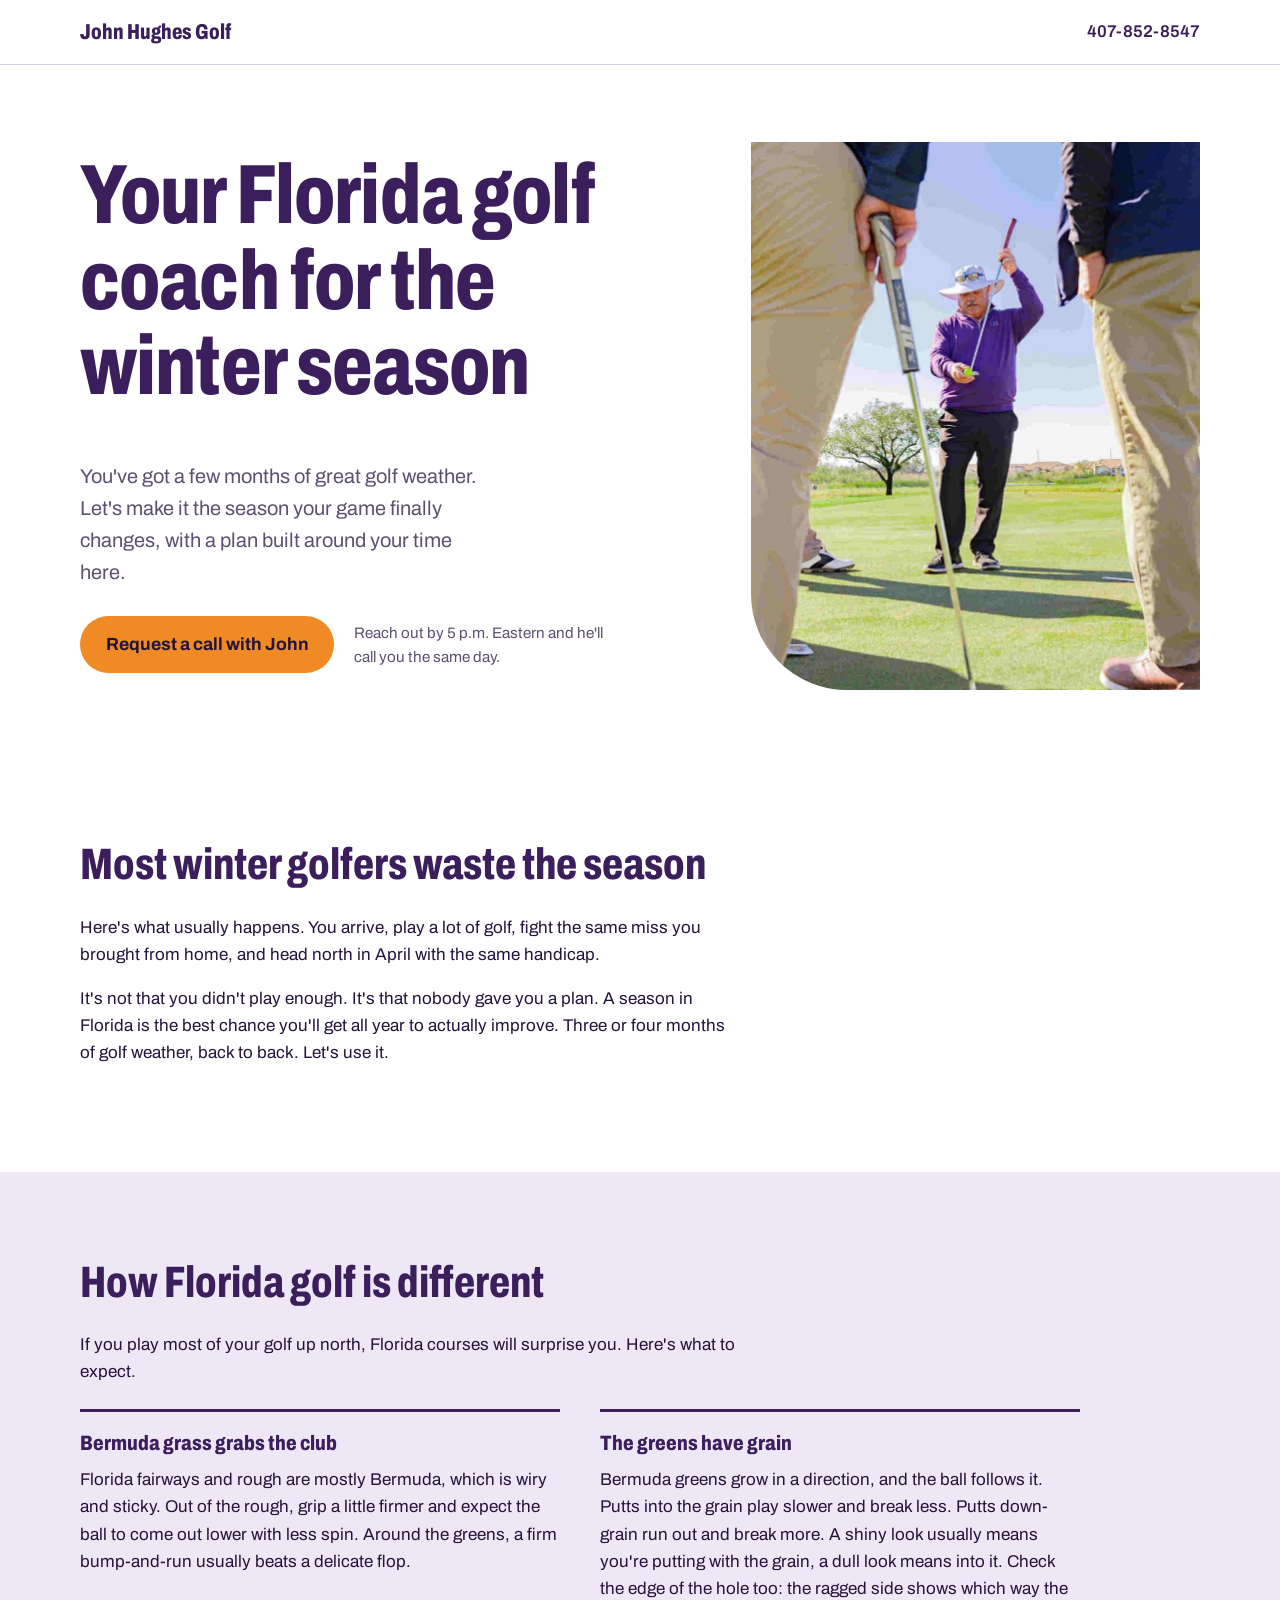
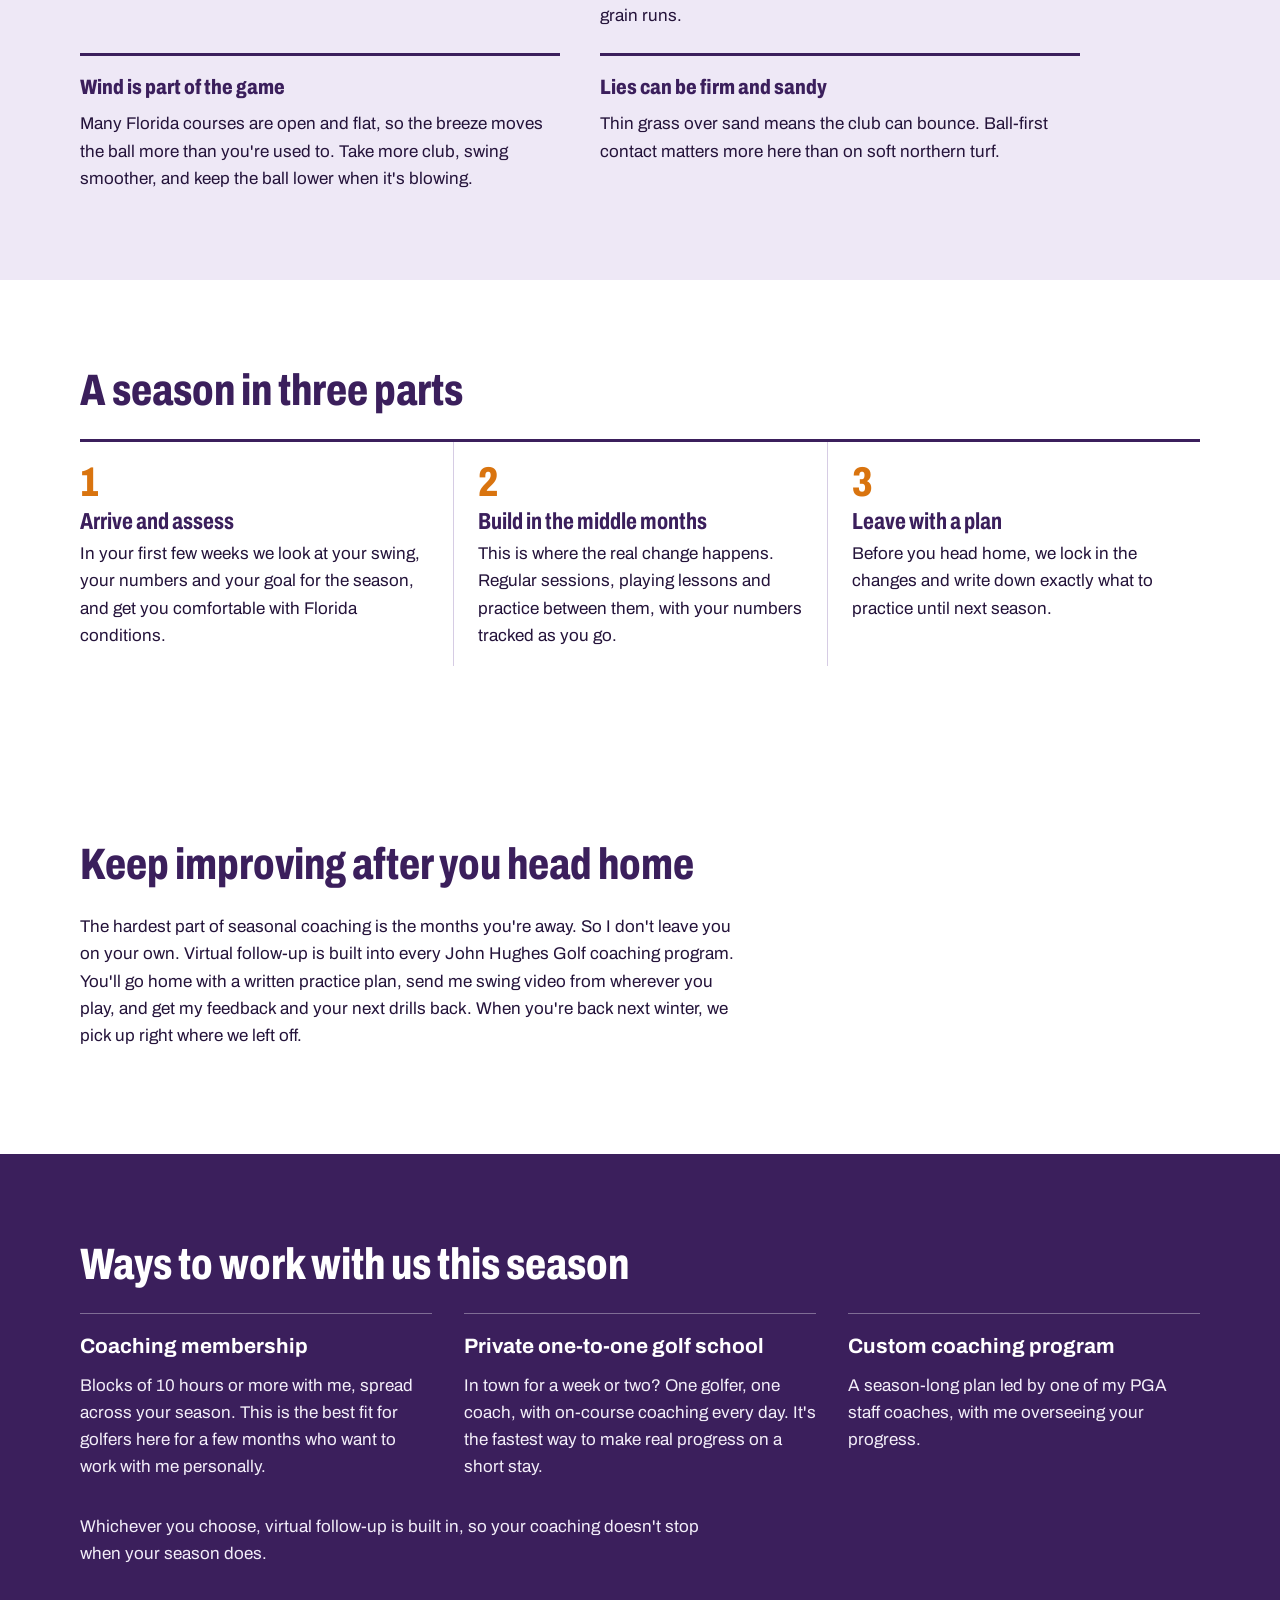
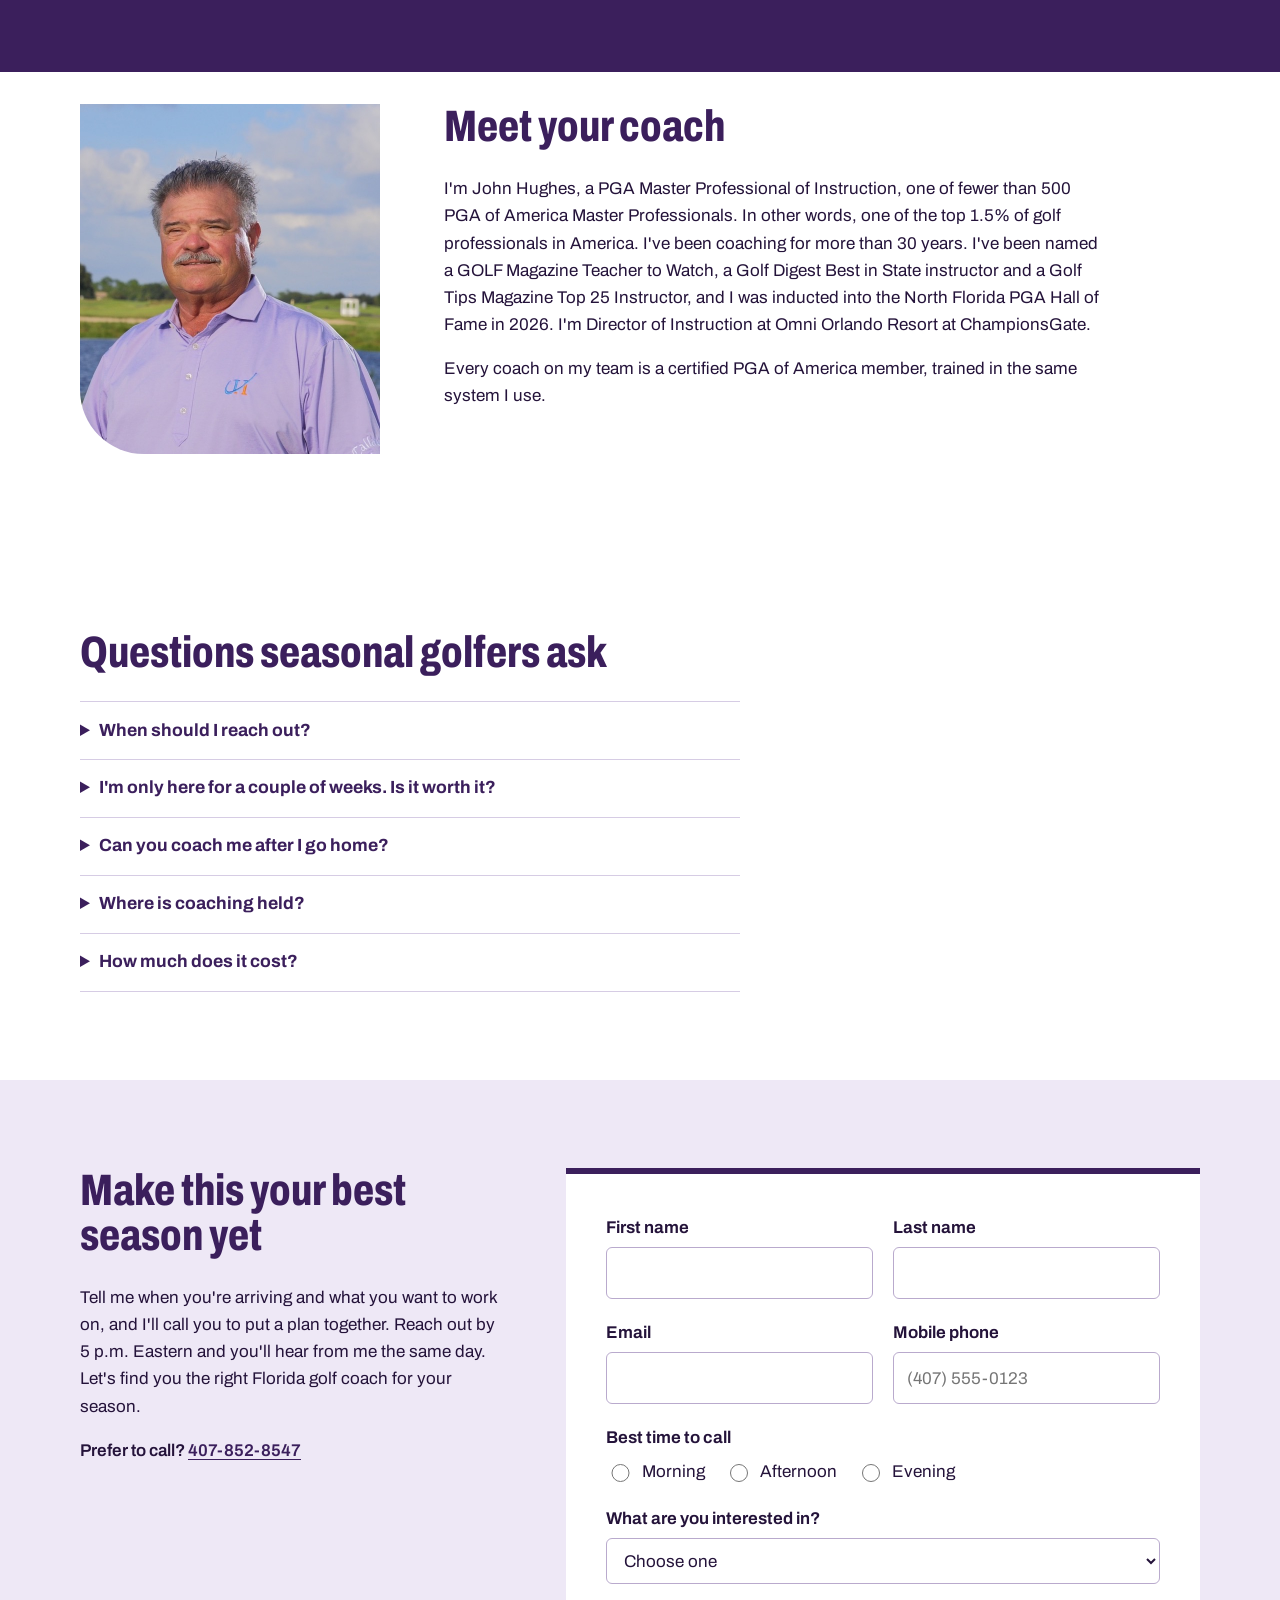
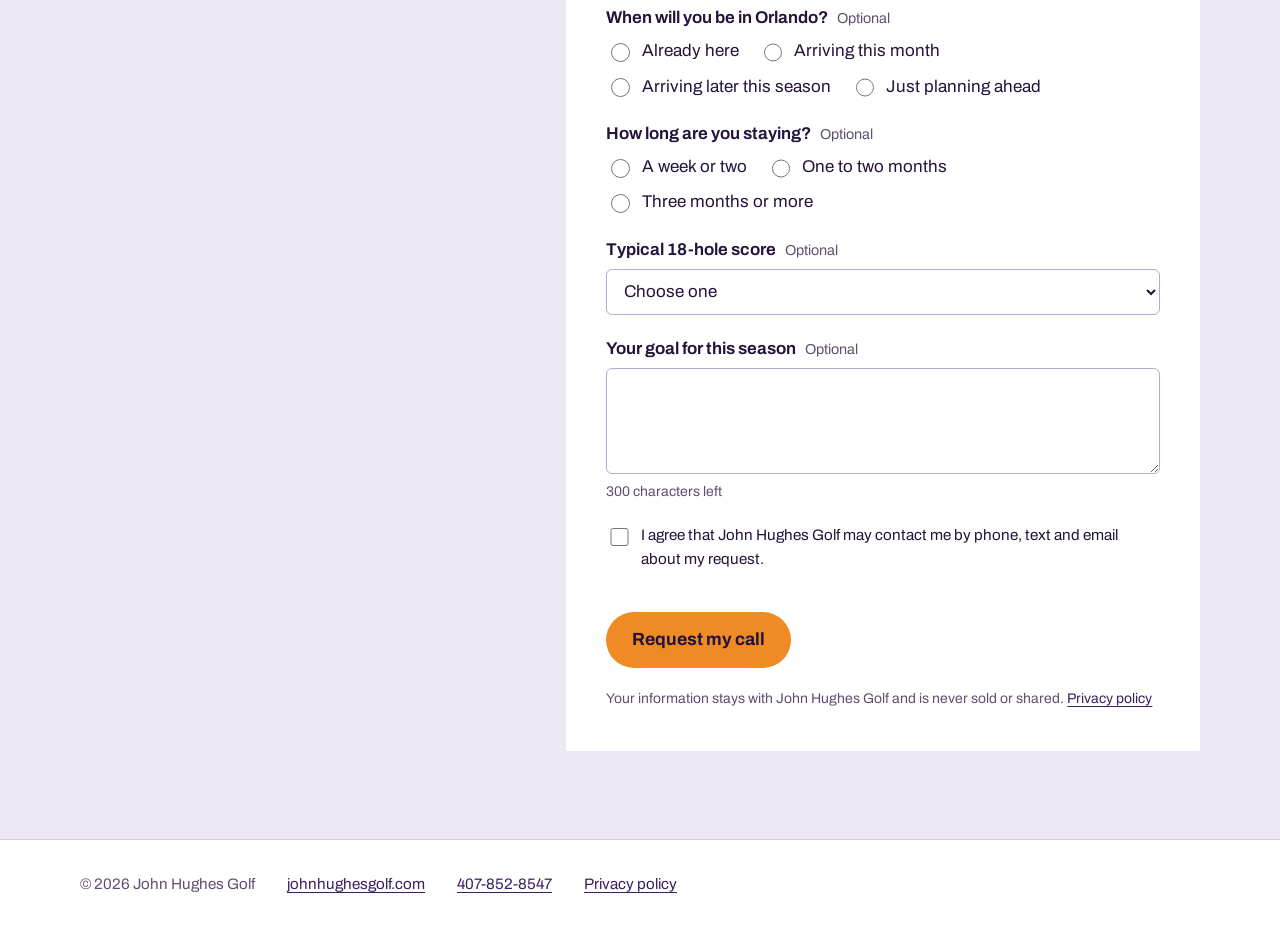
==== index.html @ d18e8f39 "Add FloridaGolfCoach.com landing site Site files, hero and headshot photos, Google Analytics (G-XB3B" ====
<!doctype html>
<html lang="en">
<head>
<!-- Google tag (gtag.js) -->
<script async src="https://www.googletagmanager.com/gtag/js?id=G-XB3BLBHWDH"></script>
<script src="/analytics.js"></script>
<meta charset="utf-8">
<meta name="viewport" content="width=device-width, initial-scale=1, viewport-fit=cover">
<title>Florida Golf Coach for Winter and Seasonal Golfers | John Hughes Golf</title>
<meta name="description" content="In Florida for the winter? Make it your best golf season yet with a plan built around your months here, from PGA Master Professional John Hughes in Orlando.">
<link rel="canonical" href="https://floridagolfcoach.com/">
<meta property="og:type" content="website">
<meta property="og:url" content="https://floridagolfcoach.com/">
<meta property="og:title" content="Your Florida Golf Coach for the Winter Season">
<meta property="og:description" content="A season of golf coaching built around your time in Florida, with virtual follow-up when you head home. Request a call with John Hughes.">
<meta property="og:image" content="https://floridagolfcoach.com/images/hero.jpg">
<meta name="theme-color" content="#3B1F5C">
<link rel="icon" href="/favicon.svg" type="image/svg+xml">
<link rel="preconnect" href="https://fonts.googleapis.com">
<link rel="preconnect" href="https://fonts.gstatic.com" crossorigin>
<link rel="stylesheet" href="https://fonts.googleapis.com/css2?family=Archivo:wdth,wght@62..125,400..800&display=swap">
<link rel="stylesheet" href="/styles.css">
<script src="https://challenges.cloudflare.com/turnstile/v0/api.js" async defer></script>
<script src="/app.js" defer></script>
<script type="application/ld+json">
{
  "@context": "https://schema.org",
  "@graph": [
    {
      "@type": "LocalBusiness",
      "@id": "https://floridagolfcoach.com/#business",
      "name": "John Hughes Golf",
      "url": "https://floridagolfcoach.com/",
      "telephone": "+1-407-852-8547",
      "email": "john@johnhughesgolf.com",
      "image": "https://floridagolfcoach.com/images/hero.jpg",
      "address": { "@type": "PostalAddress", "streetAddress": "8575 White Shark Blvd.", "addressLocality": "ChampionsGate", "addressRegion": "FL", "postalCode": "33896", "addressCountry": "US" },
      "areaServed": { "@type": "State", "name": "Florida" },
      "sameAs": ["https://www.johnhughesgolf.com/"],
      "founder": { "@type": "Person", "name": "John Hughes", "jobTitle": "PGA Master Professional of Instruction" }
    },
    {
      "@type": "FAQPage",
      "mainEntity": [
        { "@type": "Question", "name": "When should I reach out?", "acceptedAnswer": { "@type": "Answer", "text": "Before you arrive, if you can. Winter is the busiest time, and the best coaching times fill up first." } },
        { "@type": "Question", "name": "I'm only here for a couple of weeks. Is it worth it?", "acceptedAnswer": { "@type": "Answer", "text": "Yes. A private one-to-one golf school is built for exactly that, with on-course coaching every day." } },
        { "@type": "Question", "name": "Can you coach me after I go home?", "acceptedAnswer": { "@type": "Answer", "text": "Yes, through virtual coaching. Every John Hughes Golf coaching program includes virtual follow-up, so you can send swing video from home and get feedback and drills between seasons." } },
        { "@type": "Question", "name": "Where is coaching held?", "acceptedAnswer": { "@type": "Answer", "text": "At Omni Orlando Resort at ChampionsGate, about 30 minutes from most Orlando-area attractions and from Orlando International Airport." } }
      ]
    }
  ]
}
</script>
</head>
<body>
<a class="skip" href="#main">Skip to content</a>

<header class="masthead">
  <div class="wrap masthead-inner">
    <a class="brand" href="/">John Hughes Golf</a>
    <a class="masthead-phone" href="tel:+14078528547">407-852-8547</a>
  </div>
</header>

<main id="main">

  <section class="hero">
    <div class="wrap hero-grid">
      <div class="hero-text">
        <h1>Your Florida golf coach for the winter season</h1>
        <p class="lede">You've got a few months of great golf weather. Let's make it the season your game finally changes, with a plan built around your time here.</p>
        <p class="hero-actions">
          <a class="button" href="#request">Request a call with John</a>
          <span class="hero-note">Reach out by 5 p.m. Eastern and he'll call you the same day.</span>
        </p>
      </div>
      <figure class="hero-photo">
        <img src="/images/hero.jpg" alt="John Hughes giving putting guidance to clients on the green at ChampionsGate" width="900" height="1100" fetchpriority="high">
      </figure>
    </div>
  </section>

  <section class="band">
    <div class="wrap prose">
      <h2>Most winter golfers waste the season</h2>
      <p>Here's what usually happens. You arrive, play a lot of golf, fight the same miss you brought from home, and head north in April with the same handicap.</p>
      <p>It's not that you didn't play enough. It's that nobody gave you a plan. A season in Florida is the best chance you'll get all year to actually improve. Three or four months of golf weather, back to back. Let's use it.</p>
    </div>
  </section>

  <section class="band band-lavender">
    <div class="wrap">
      <div class="prose">
        <h2>How Florida golf is different</h2>
        <p>If you play most of your golf up north, Florida courses will surprise you. Here's what to expect.</p>
      </div>
      <dl class="conditions">
        <div><dt>Bermuda grass grabs the club</dt><dd>Florida fairways and rough are mostly Bermuda, which is wiry and sticky. Out of the rough, grip a little firmer and expect the ball to come out lower with less spin. Around the greens, a firm bump-and-run usually beats a delicate flop.</dd></div>
        <div><dt>The greens have grain</dt><dd>Bermuda greens grow in a direction, and the ball follows it. Putts into the grain play slower and break less. Putts down-grain run out and break more. A shiny look usually means you're putting with the grain, a dull look means into it. Check the edge of the hole too: the ragged side shows which way the grain runs.</dd></div>
        <div><dt>Wind is part of the game</dt><dd>Many Florida courses are open and flat, so the breeze moves the ball more than you're used to. Take more club, swing smoother, and keep the ball lower when it's blowing.</dd></div>
        <div><dt>Lies can be firm and sandy</dt><dd>Thin grass over sand means the club can bounce. Ball-first contact matters more here than on soft northern turf.</dd></div>
      </dl>
    </div>
  </section>

  <section class="band">
    <div class="wrap">
      <h2 class="section-title">A season in three parts</h2>
      <ol class="phases phases-3">
        <li><span class="phase-num">1</span><h3>Arrive and assess</h3><p>In your first few weeks we look at your swing, your numbers and your goal for the season, and get you comfortable with Florida conditions.</p></li>
        <li><span class="phase-num">2</span><h3>Build in the middle months</h3><p>This is where the real change happens. Regular sessions, playing lessons and practice between them, with your numbers tracked as you go.</p></li>
        <li><span class="phase-num">3</span><h3>Leave with a plan</h3><p>Before you head home, we lock in the changes and write down exactly what to practice until next season.</p></li>
      </ol>
    </div>
  </section>

  <section class="band">
    <div class="wrap prose">
      <h2>Keep improving after you head home</h2>
      <p>The hardest part of seasonal coaching is the months you're away. So I don't leave you on your own. Virtual follow-up is built into every John Hughes Golf coaching program. You'll go home with a written practice plan, send me swing video from wherever you play, and get my feedback and your next drills back. When you're back next winter, we pick up right where we left off.</p>
    </div>
  </section>

  <section class="band band-dark">
    <div class="wrap">
      <div class="prose"><h2>Ways to work with us this season</h2></div>
      <dl class="tech programs">
        <div><dt>Coaching membership</dt><dd>Blocks of 10 hours or more with me, spread across your season. This is the best fit for golfers here for a few months who want to work with me personally.</dd></div>
        <div><dt>Private one-to-one golf school</dt><dd>In town for a week or two? One golfer, one coach, with on-course coaching every day. It's the fastest way to make real progress on a short stay.</dd></div>
        <div><dt>Custom coaching program</dt><dd>A season-long plan led by one of my PGA staff coaches, with me overseeing your progress.</dd></div>
      </dl>
      <p class="prose tech-note">Whichever you choose, virtual follow-up is built in, so your coaching doesn't stop when your season does.</p>
    </div>
  </section>

  <section class="band band-tight">
    <div class="wrap coach">
      <img class="coach-photo" src="/images/john-headshot.jpg" alt="John Hughes, PGA Master Professional of Instruction" width="480" height="560" loading="lazy">
      <div class="prose">
        <h2>Meet your coach</h2>
        <p>I'm John Hughes, a PGA Master Professional of Instruction, one of fewer than 500 PGA of America Master Professionals. In other words, one of the top 1.5% of golf professionals in America. I've been coaching for more than 30 years. I've been named a GOLF Magazine Teacher to Watch, a Golf Digest Best in State instructor and a Golf Tips Magazine Top 25 Instructor, and I was inducted into the North Florida PGA Hall of Fame in 2026. I'm Director of Instruction at Omni Orlando Resort at ChampionsGate.</p>
        <p>Every coach on my team is a certified PGA of America member, trained in the same system I use.</p>
      </div>
    </div>
  </section>

  <section class="band">
    <div class="wrap prose">
      <h2>Questions seasonal golfers ask</h2>
      <div class="faq">
        <details><summary>When should I reach out?</summary><p>Before you arrive, if you can. Winter is our busiest time, and the best coaching times fill up first.</p></details>
        <details><summary>I'm only here for a couple of weeks. Is it worth it?</summary><p>Yes. A private one-to-one golf school is built for exactly that, with on-course coaching every day.</p></details>
        <details><summary>Can you coach me after I go home?</summary><p>Yes, through virtual coaching. Every John Hughes Golf coaching program includes virtual follow-up, so you can send swing video from home and get feedback and drills between seasons. You'll also leave Florida with a written practice plan.</p></details>
        <details><summary>Where is coaching held?</summary><p>At Omni Orlando Resort at ChampionsGate, about 30 minutes from most Orlando-area attractions and from Orlando International Airport.</p></details>
        <details><summary>How much does it cost?</summary><p>Every program is customized to your unique improvement needs, so pricing is built around your goals and your time here. I'll walk you through the options on our call.</p></details>
      </div>
    </div>
  </section>

  <section class="band band-lavender" id="request">
    <div class="wrap request">
      <div class="prose request-intro">
        <h2>Make this your best season yet</h2>
        <p>Tell me when you're arriving and what you want to work on, and I'll call you to put a plan together. Reach out by 5 p.m. Eastern and you'll hear from me the same day. Let's find you the right Florida golf coach for your season.</p>
        <p class="request-phone">Prefer to call? <a href="tel:+14078528547">407-852-8547</a></p>
      </div>

      <div class="request-panel">
        <form id="call-form" class="call-form" action="/api/request-call" method="post" novalidate>
          <div class="field-row">
            <div class="field">
              <label for="first_name">First name</label>
              <input id="first_name" name="first_name" type="text" autocomplete="given-name" required maxlength="60">
            </div>
            <div class="field">
              <label for="last_name">Last name</label>
              <input id="last_name" name="last_name" type="text" autocomplete="family-name" required maxlength="60">
            </div>
          </div>
          <div class="field-row">
            <div class="field">
              <label for="email">Email</label>
              <input id="email" name="email" type="email" autocomplete="email" required maxlength="120">
            </div>
            <div class="field">
              <label for="phone">Mobile phone</label>
              <input id="phone" name="phone" type="tel" autocomplete="tel" required maxlength="20" pattern="[0-9()+.\- ]{10,20}" placeholder="(407) 555-0123">
            </div>
          </div>

          <fieldset class="field choices">
            <legend>Best time to call</legend>
            <label><input type="radio" name="best_time" value="Morning" required> Morning</label>
            <label><input type="radio" name="best_time" value="Afternoon"> Afternoon</label>
            <label><input type="radio" name="best_time" value="Evening"> Evening</label>
          </fieldset>

          <div class="field">
            <label for="interest">What are you interested in?</label>
            <select id="interest" name="interest" required>
              <option value="">Choose one</option>
              <option value="Coaching membership">Coaching membership (10+ hours with John)</option>
              <option>Private one-to-one golf school</option>
              <option>Custom coaching program</option>
              <option>Not sure yet</option>
            </select>
          </div>

          <fieldset class="field choices">
            <legend>When will you be in Orlando? <span class="optional">Optional</span></legend>
            <label><input type="radio" name="start_timing" value="Already here"> Already here</label>
            <label><input type="radio" name="start_timing" value="Arriving this month"> Arriving this month</label>
            <label><input type="radio" name="start_timing" value="Arriving later this season"> Arriving later this season</label>
            <label><input type="radio" name="start_timing" value="Just planning ahead"> Just planning ahead</label>
          </fieldset>

          <fieldset class="field choices">
            <legend>How long are you staying? <span class="optional">Optional</span></legend>
            <label><input type="radio" name="length_of_stay" value="A week or two"> A week or two</label>
            <label><input type="radio" name="length_of_stay" value="One to two months"> One to two months</label>
            <label><input type="radio" name="length_of_stay" value="Three months or more"> Three months or more</label>
          </fieldset>

          <div class="field">
            <label for="score">Typical 18-hole score <span class="optional">Optional</span></label>
            <select id="score" name="score">
              <option value="">Choose one</option>
              <option>Under 80</option>
              <option>80 to 89</option>
              <option>90 to 99</option>
              <option>100 or more</option>
              <option>New to golf</option>
            </select>
          </div>

          <div class="field">
            <label for="goal">Your goal for this season <span class="optional">Optional</span></label>
            <textarea id="goal" name="goal" rows="3" maxlength="300" aria-describedby="goal-count"></textarea>
            <p class="hint" id="goal-count">300 characters left</p>
          </div>

          <div class="field consent">
            <label><input type="checkbox" name="consent" value="yes" required> I agree that John Hughes Golf may contact me by phone, text and email about my request.</label>
          </div>

          <div class="hp" aria-hidden="true">
            <label for="company">Company</label>
            <input id="company" name="company" type="text" tabindex="-1" autocomplete="off">
          </div>

          <input type="hidden" name="source_domain">
          <input type="hidden" name="landing_url">
          <input type="hidden" name="referrer">
          <input type="hidden" name="utm_source">
          <input type="hidden" name="utm_medium">
          <input type="hidden" name="utm_campaign">
          <input type="hidden" name="utm_term">
          <input type="hidden" name="utm_content">

          <div class="cf-turnstile" data-sitekey="REPLACE_WITH_TURNSTILE_SITE_KEY" data-action="request_call" data-appearance="interaction-only"></div>

          <button class="button button-submit" type="submit">Request my call</button>
          <p class="form-status" role="alert" aria-live="assertive"></p>
          <p class="hint">Your information stays with John Hughes Golf and is never sold or shared. <a href="/privacy.html">Privacy policy</a></p>
        </form>

        <div class="thanks" id="thanks" hidden tabindex="-1">
          <h3 id="thanks-title">Thanks. Your request is in.</h3>
          <p>I'll call you personally at the number you gave me. If you reached out before 5 p.m. Eastern, you'll hear from me today. Otherwise, expect my call tomorrow.</p>
          <p>While you wait, jot down your goal, your typical miss and how often you play. We'll put them to work on our call.</p>
        </div>
      </div>
    </div>
  </section>

</main>

<footer class="footer">
  <div class="wrap footer-inner">
    <p>&copy; 2026 John Hughes Golf</p>
    <p><a href="https://www.johnhughesgolf.com/">johnhughesgolf.com</a></p>
    <p><a href="tel:+14078528547">407-852-8547</a></p>
    <p><a href="/privacy.html">Privacy policy</a></p>
  </div>
</footer>
</body>
</html>
---- styles.css ----
/* John Hughes Golf landing page. Palette from John's brand colors: deep purple, orange, light lavender. */
:root {
  --purple: #3B1F5C;
  --ink: #24133A;
  --muted: #5E5070;
  --orange: #F08A24;
  --orange-deep: #D9740F;
  --lavender: #EEE8F6;
  --rule: #D6CCE4;
  --paper: #FFFFFF;
  --error: #A3261B;
  --measure: 66ch;
  --font: "Archivo", "Helvetica Neue", Arial, sans-serif;
}

*, *::before, *::after { box-sizing: border-box; }
html { scroll-behavior: smooth; scroll-padding-top: env(safe-area-inset-top, 0px); -webkit-text-size-adjust: 100%; }
@media (prefers-reduced-motion: reduce) { html { scroll-behavior: auto; } }
body {
  margin: 0;
  background: var(--paper);
  color: var(--ink);
  font-family: var(--font);
  font-size: 1.0625rem;
  line-height: 1.6;
  padding-bottom: env(safe-area-inset-bottom, 0px);
}
img { max-width: 100%; height: auto; display: block; }
a { color: var(--purple); text-underline-offset: 0.18em; }
a:hover { color: var(--orange-deep); }
:focus-visible { outline: 3px solid var(--orange); outline-offset: 3px; border-radius: 2px; }

.skip { position: absolute; left: -9999px; top: 0; }
.skip:focus { left: 1rem; top: 1rem; z-index: 10; background: var(--paper); padding: .5rem .75rem; }
.visually-hidden { position: absolute; width: 1px; height: 1px; overflow: hidden; clip: rect(0 0 0 0); white-space: nowrap; }

.wrap { width: min(1120px, 100% - 2.5rem); margin-inline: auto; }
.prose { max-width: var(--measure); }

h1, h2, h3 { font-stretch: 75%; line-height: 1.02; color: var(--purple); margin: 0 0 .6em; }
h1 { font-size: clamp(2.75rem, 7vw, 5.25rem); font-weight: 800; letter-spacing: -0.01em; }
h2 { font-size: clamp(1.9rem, 3.6vw, 2.75rem); font-weight: 780; }
h3 { font-size: 1.45rem; font-weight: 720; }
p { margin: 0 0 1em; }

/* Masthead */
.masthead { padding-top: env(safe-area-inset-top, 0px); border-bottom: 1px solid var(--rule); }
.masthead-inner { display: flex; justify-content: space-between; align-items: center; min-height: 64px; }
.brand { font-weight: 800; font-stretch: 75%; font-size: 1.35rem; color: var(--purple); text-decoration: none; }
.masthead-phone { font-weight: 600; text-decoration: none; }

/* Buttons */
.button {
  display: inline-block;
  background: var(--orange);
  color: var(--ink);
  font: inherit;
  font-weight: 700;
  font-size: 1.1rem;
  padding: .9rem 1.6rem;
  border: 0;
  border-radius: 999px;
  text-decoration: none;
  cursor: pointer;
}
.button:hover { background: var(--orange-deep); color: var(--ink); }
.button[disabled] { opacity: .6; cursor: progress; }

/* Hero */
.hero { padding: clamp(2.5rem, 6vw, 5rem) 0 clamp(2.5rem, 5vw, 4rem); }
.hero-grid { display: grid; grid-template-columns: 1.15fr .85fr; gap: clamp(2rem, 5vw, 4.5rem); align-items: end; }
.lede { font-size: 1.25rem; color: var(--muted); max-width: 38ch; }
.hero-actions { display: flex; flex-wrap: wrap; align-items: center; gap: 1rem 1.25rem; margin-top: 1.75rem; }
.hero-note { color: var(--muted); font-size: .95rem; max-width: 28ch; }
.hero-photo { margin: 0; background: var(--lavender); border-radius: 0 0 0 96px; overflow: hidden; aspect-ratio: 9 / 11; }
.hero-photo img { width: 100%; height: 100%; object-fit: cover; }

/* Bands */
.band { padding: clamp(3rem, 7vw, 5.5rem) 0; }
.band-tight { padding-top: clamp(1rem, 3vw, 2rem); }
.band-dark { background: var(--purple); color: #F3EEF9; }
.band-dark h2 { color: #FFFFFF; }
.band-dark a { color: #FFFFFF; }
.band-lavender { background: var(--lavender); }
.section-title { max-width: 22ch; }

/* Lesson formats: three columns separated by rules, not cards */
.formats { display: grid; grid-template-columns: repeat(3, 1fr); border-top: 3px solid var(--purple); }
.format { padding: 1.5rem 1.75rem 0 0; }
.format + .format { padding-left: 1.75rem; border-left: 1px solid var(--rule); }
.formats-note { margin-top: 2rem; }

/* Technology */
.big-line { font-size: clamp(1.6rem, 3vw, 2.1rem); font-weight: 700; font-stretch: 80%; color: var(--orange); margin-bottom: 2rem; }
.tech { display: grid; grid-template-columns: repeat(3, 1fr); gap: 2rem; margin: 0 0 2rem; }
.tech div { border-top: 1px solid rgba(255,255,255,.35); padding-top: 1rem; }
.tech dt { font-weight: 700; font-size: 1.15rem; margin-bottom: .5rem; color: #FFFFFF; }
.tech dd { margin: 0; }

/* Two columns */
.two-col { display: grid; grid-template-columns: 1fr 1fr; gap: clamp(2rem, 5vw, 4rem); }
.two-col ul { padding-left: 1.2em; margin: 0; }
.two-col li + li { margin-top: .4em; }

/* Scorecard */
.scorecard { width: 100%; max-width: 900px; border-collapse: collapse; background: var(--paper); margin-top: 1rem; border: 2px solid var(--purple); }
.scorecard thead th { background: var(--purple); color: #FFFFFF; text-align: left; font-weight: 700; font-size: .95rem; padding: .6rem 1rem; }
.scorecard td, .scorecard tbody th { border-top: 1px solid var(--rule); padding: 1rem; vertical-align: top; text-align: left; font-weight: 400; }
.scorecard td:first-child { width: 4.5rem; text-align: center; font-weight: 800; font-stretch: 75%; font-size: 1.6rem; color: var(--purple); border-right: 1px solid var(--rule); }
.scorecard tbody th { width: 52%; border-right: 1px solid var(--rule); }
.scorecard .blank { background-image: repeating-linear-gradient(transparent 0 30px, var(--rule) 30px 31px); }

/* Steps */
.steps { padding-left: 1.4em; }
.steps li { padding-left: .3em; margin-bottom: .8em; }
.steps li::marker { font-weight: 800; color: var(--purple); }

/* Coach */
.coach { display: grid; grid-template-columns: 300px 1fr; gap: clamp(2rem, 5vw, 4rem); align-items: start; }
.coach-photo { background: var(--lavender); border-radius: 0 0 0 64px; aspect-ratio: 6 / 7; object-fit: cover; width: 100%; }

/* FAQ */
.faq details { border-top: 1px solid var(--rule); padding: .9rem 0; }
.faq details:last-child { border-bottom: 1px solid var(--rule); }
.faq summary { cursor: pointer; font-weight: 700; font-size: 1.1rem; color: var(--purple); }
.faq details p { margin: .6rem 0 0; }

/* Request section and form */
.request { display: grid; grid-template-columns: .8fr 1.2fr; gap: clamp(2rem, 5vw, 4rem); align-items: start; }
.request-phone { font-weight: 600; }
.request-panel { background: var(--paper); border-top: 6px solid var(--purple); padding: clamp(1.5rem, 4vw, 2.5rem); }
.call-form { display: grid; gap: 1.25rem; }
.field-row { display: grid; grid-template-columns: 1fr 1fr; gap: 1.25rem; }
.field { display: grid; gap: .4rem; margin: 0; }
.field > label, legend { font-weight: 650; color: var(--ink); }
.optional { font-weight: 400; color: var(--muted); font-size: .9rem; margin-left: .35rem; }
input[type="text"], input[type="email"], input[type="tel"], select, textarea {
  font: inherit; color: var(--ink); background: var(--paper);
  border: 1.5px solid #B9AACD; border-radius: 6px; padding: .7rem .8rem; width: 100%;
}
input:focus-visible, select:focus-visible, textarea:focus-visible { outline: 3px solid var(--orange); outline-offset: 1px; border-color: var(--purple); }
textarea { resize: vertical; min-height: 5.5rem; }
.choices { border: 0; padding: 0; display: flex; flex-wrap: wrap; gap: .5rem 1.25rem; }
.choices legend { padding: 0; margin-bottom: .4rem; width: 100%; }
.choices label, .consent label { display: inline-flex; gap: .55rem; align-items: center; cursor: pointer; }
.consent label { align-items: flex-start; font-size: .95rem; }
.consent input { margin-top: .3rem; }
input[type="radio"], input[type="checkbox"] { width: 1.15rem; height: 1.15rem; accent-color: var(--purple); flex: none; }
.hint { font-size: .875rem; color: var(--muted); margin: 0; }
.hp { position: absolute; left: -9999px; width: 1px; height: 1px; overflow: hidden; }
.button-submit { justify-self: start; }
.form-status { margin: 0; color: var(--error); font-weight: 600; }
.form-status:empty { display: none; }
[aria-invalid="true"] { border-color: var(--error) !important; }
.thanks h3 { font-size: 2rem; }
.thanks:focus { outline: none; }

/* Footer */
.footer { border-top: 1px solid var(--rule); padding: 2rem 0 calc(2rem + env(safe-area-inset-bottom, 0px)); font-size: .95rem; color: var(--muted); }
.footer-inner { display: flex; flex-wrap: wrap; gap: .5rem 2rem; }
.footer p { margin: 0; }

/* Small screens */
@media (max-width: 860px) {
  .hero-grid, .two-col, .request, .coach { grid-template-columns: 1fr; }
  .hero-photo { max-width: 460px; }
  .coach-photo { max-width: 280px; }
  .formats, .tech { grid-template-columns: 1fr; }
  .format, .format + .format { padding: 1.25rem 0; border-left: 0; }
  .format + .format { border-top: 1px solid var(--rule); }
}
@media (max-width: 560px) {
  .field-row { grid-template-columns: 1fr; }
  .scorecard td:first-child { width: 3rem; font-size: 1.3rem; }
  .scorecard tbody th, .scorecard td { padding: .75rem; }
  .scorecard .blank { display: none; }
  .scorecard thead th:last-child { display: none; }
  .scorecard tbody th { width: auto; border-right: 0; }
}

/* Prose sections that share the .wrap element stay left-aligned with the rest of the page */
.wrap.prose { max-width: none; }
.wrap.prose > * { max-width: var(--measure); }
.choices > label, .consent > label { font-weight: 400; }

/* Privacy policy */
.policy h2 { font-size: clamp(1.5rem, 2.6vw, 1.9rem); margin-top: 2.2em; }
.policy h3 { font-size: 1.2rem; margin-top: 1.4em; }
.policy ul { padding-left: 1.2em; }
.policy li + li { margin-top: .4em; }

/* orlandogolfcoaching.com additions */
.phases { list-style: none; margin: 1.5rem 0 0; padding: 0; display: grid; grid-template-columns: repeat(4, 1fr); border-top: 3px solid var(--purple); }
.phases li { padding: 1.25rem 1.5rem 0 0; }
.phases li + li { padding-left: 1.5rem; border-left: 1px solid var(--rule); }
.phase-num { display: block; font-weight: 800; font-stretch: 75%; font-size: 2.6rem; line-height: 1; color: var(--orange-deep); margin-bottom: .4rem; }
.phases h3 { margin-bottom: .4rem; }
.scorecard td.why { color: var(--muted); }
.tracker-note { margin-top: 1.25rem; }
.programs dt { font-size: 1.3rem; }
@media (max-width: 860px) {
  .phases { grid-template-columns: 1fr 1fr; }
  .phases li, .phases li + li { padding: 1.25rem 0; border-left: 0; }
  .phases li:nth-child(even) { padding-left: 1.25rem; border-left: 1px solid var(--rule); }
}
@media (max-width: 560px) {
  .phases { grid-template-columns: 1fr; }
  .phases li:nth-child(even) { padding-left: 0; border-left: 0; }
  .phases li + li { border-top: 1px solid var(--rule); }
  .scorecard td.why { display: table-cell; }
  .scorecard thead th:last-child { display: table-cell; }
}

/* floridagolfcoach.com additions */
.conditions { display: grid; grid-template-columns: repeat(2, 1fr); gap: 1.5rem 2.5rem; margin: 1.5rem 0 0; max-width: 1000px; }
.conditions div { border-top: 3px solid var(--purple); padding-top: .9rem; }
.conditions dt { font-weight: 800; font-stretch: 80%; font-size: 1.3rem; color: var(--purple); margin-bottom: .4rem; }
.conditions dd { margin: 0; }
.phases-3 { grid-template-columns: repeat(3, 1fr); }
@media (max-width: 860px) { .conditions { grid-template-columns: 1fr; } .phases-3 { grid-template-columns: 1fr; } .phases-3 li:nth-child(even) { padding-left: 0; border-left: 0; } .phases-3 li + li { border-top: 1px solid var(--rule); } }
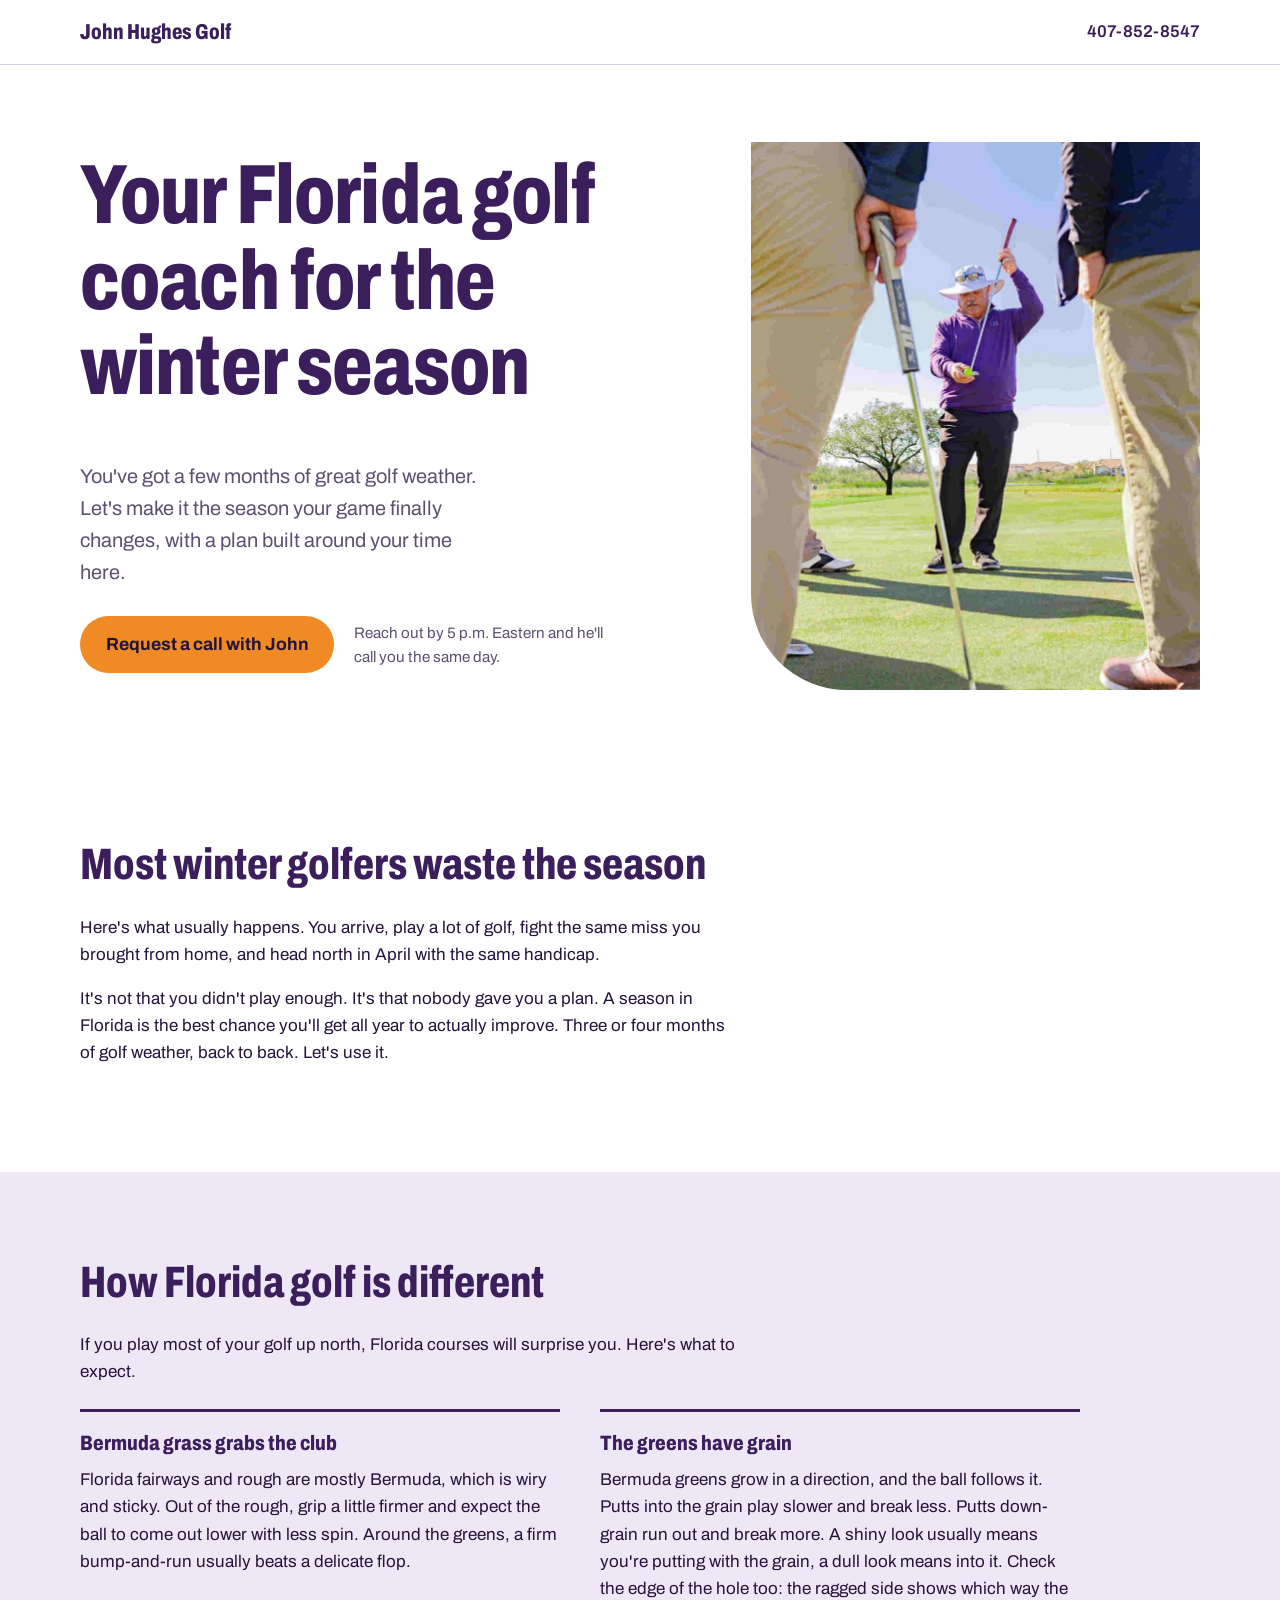
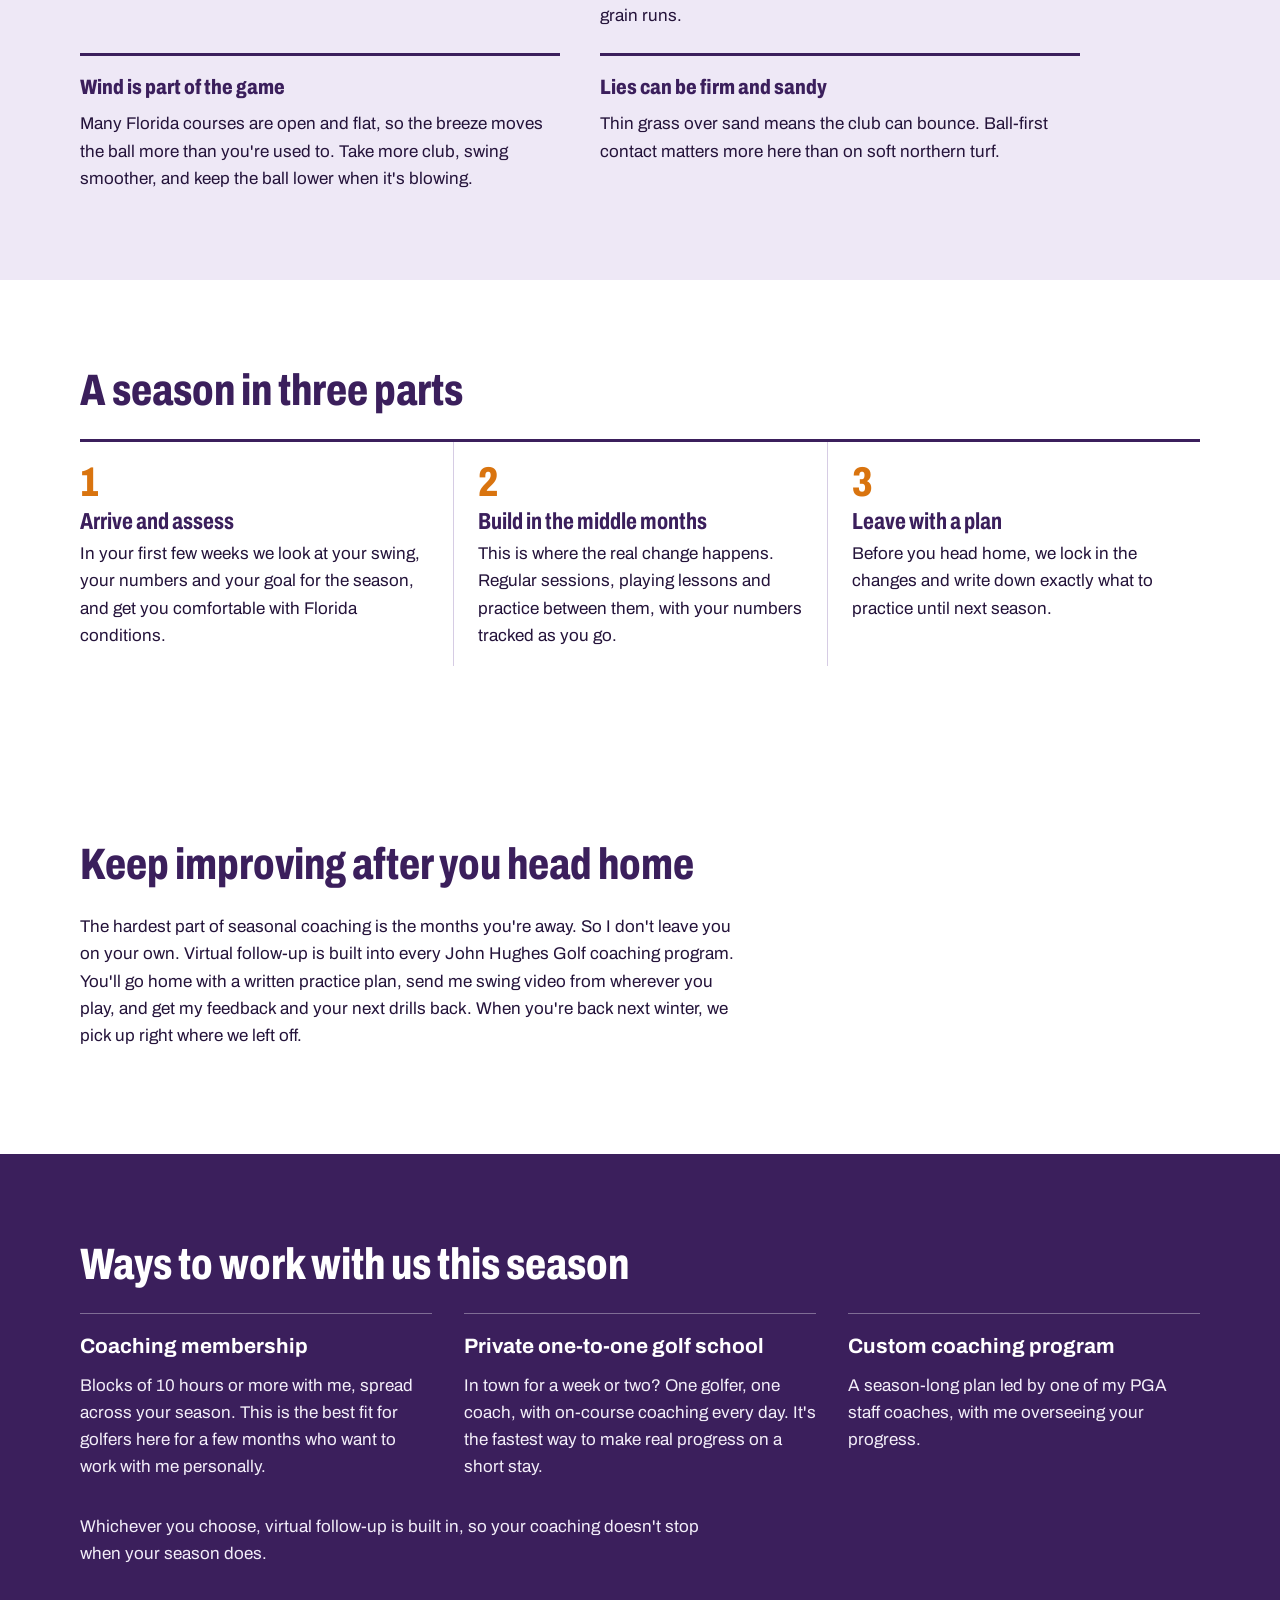
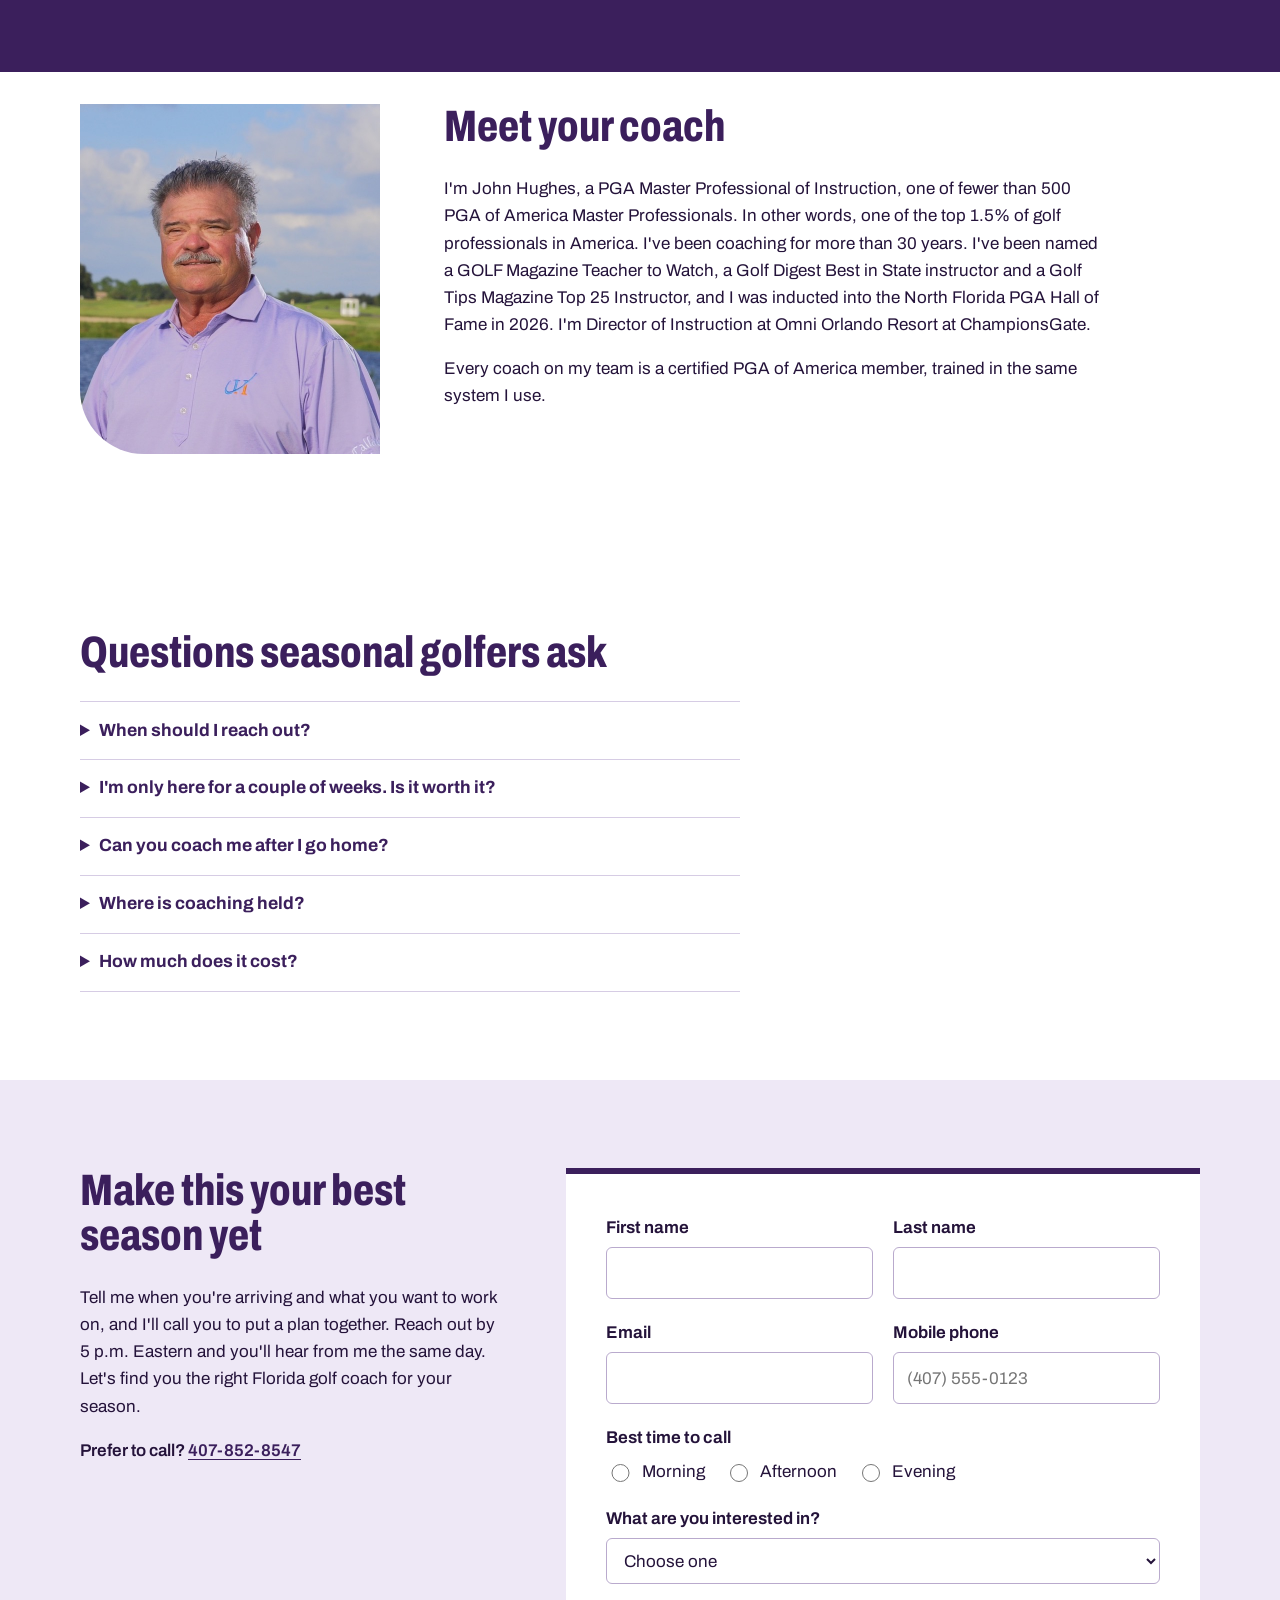
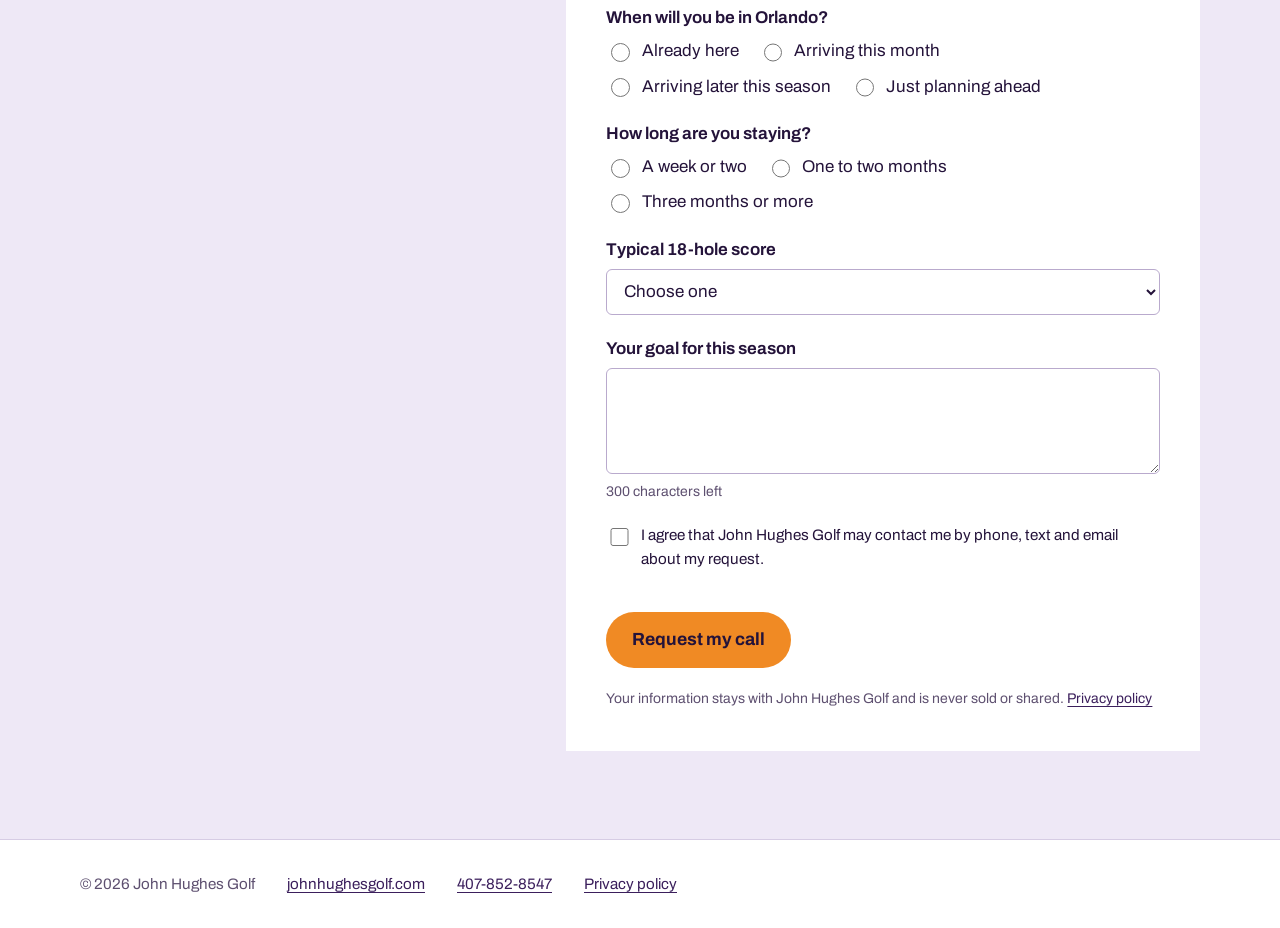
==== commit 96c9e3ce: "Update to v1.1: make every form question required Apply the v1.1 release from floridagolfcoach.com_v" ====
--- a/index.html
+++ b/index.html
@@ -5,6 +5,7 @@
 <script async src="https://www.googletagmanager.com/gtag/js?id=G-XB3BLBHWDH"></script>
 <script src="/analytics.js"></script>
 <meta charset="utf-8">
+<meta name="build-version" content="1.1">
 <meta name="viewport" content="width=device-width, initial-scale=1, viewport-fit=cover">
 <title>Florida Golf Coach for Winter and Seasonal Golfers | John Hughes Golf</title>
 <meta name="description" content="In Florida for the winter? Make it your best golf season yet with a plan built around your months here, from PGA Master Professional John Hughes in Orlando.">
@@ -207,23 +208,23 @@
           </div>
 
           <fieldset class="field choices">
-            <legend>When will you be in Orlando? <span class="optional">Optional</span></legend>
-            <label><input type="radio" name="start_timing" value="Already here"> Already here</label>
+            <legend>When will you be in Orlando?</legend>
+            <label><input type="radio" name="start_timing" value="Already here" required> Already here</label>
             <label><input type="radio" name="start_timing" value="Arriving this month"> Arriving this month</label>
             <label><input type="radio" name="start_timing" value="Arriving later this season"> Arriving later this season</label>
             <label><input type="radio" name="start_timing" value="Just planning ahead"> Just planning ahead</label>
           </fieldset>
 
           <fieldset class="field choices">
-            <legend>How long are you staying? <span class="optional">Optional</span></legend>
-            <label><input type="radio" name="length_of_stay" value="A week or two"> A week or two</label>
+            <legend>How long are you staying?</legend>
+            <label><input type="radio" name="length_of_stay" value="A week or two" required> A week or two</label>
             <label><input type="radio" name="length_of_stay" value="One to two months"> One to two months</label>
             <label><input type="radio" name="length_of_stay" value="Three months or more"> Three months or more</label>
           </fieldset>
 
           <div class="field">
-            <label for="score">Typical 18-hole score <span class="optional">Optional</span></label>
-            <select id="score" name="score">
+            <label for="score">Typical 18-hole score</label>
+            <select id="score" name="score" required>
               <option value="">Choose one</option>
               <option>Under 80</option>
               <option>80 to 89</option>
@@ -234,8 +235,8 @@
           </div>
 
           <div class="field">
-            <label for="goal">Your goal for this season <span class="optional">Optional</span></label>
-            <textarea id="goal" name="goal" rows="3" maxlength="300" aria-describedby="goal-count"></textarea>
+            <label for="goal">Your goal for this season</label>
+            <textarea id="goal" name="goal" rows="3" maxlength="300" required aria-describedby="goal-count"></textarea>
             <p class="hint" id="goal-count">300 characters left</p>
           </div>
 
@@ -257,7 +258,7 @@
           <input type="hidden" name="utm_term">
           <input type="hidden" name="utm_content">
 
-          <div class="cf-turnstile" data-sitekey="REPLACE_WITH_TURNSTILE_SITE_KEY" data-action="request_call" data-appearance="interaction-only"></div>
+          <div class="cf-turnstile" data-sitekey="0x4AAAAAAFU_0j3xUKoJg0DV" data-action="request_call" data-appearance="interaction-only"></div>
 
           <button class="button button-submit" type="submit">Request my call</button>
           <p class="form-status" role="alert" aria-live="assertive"></p>
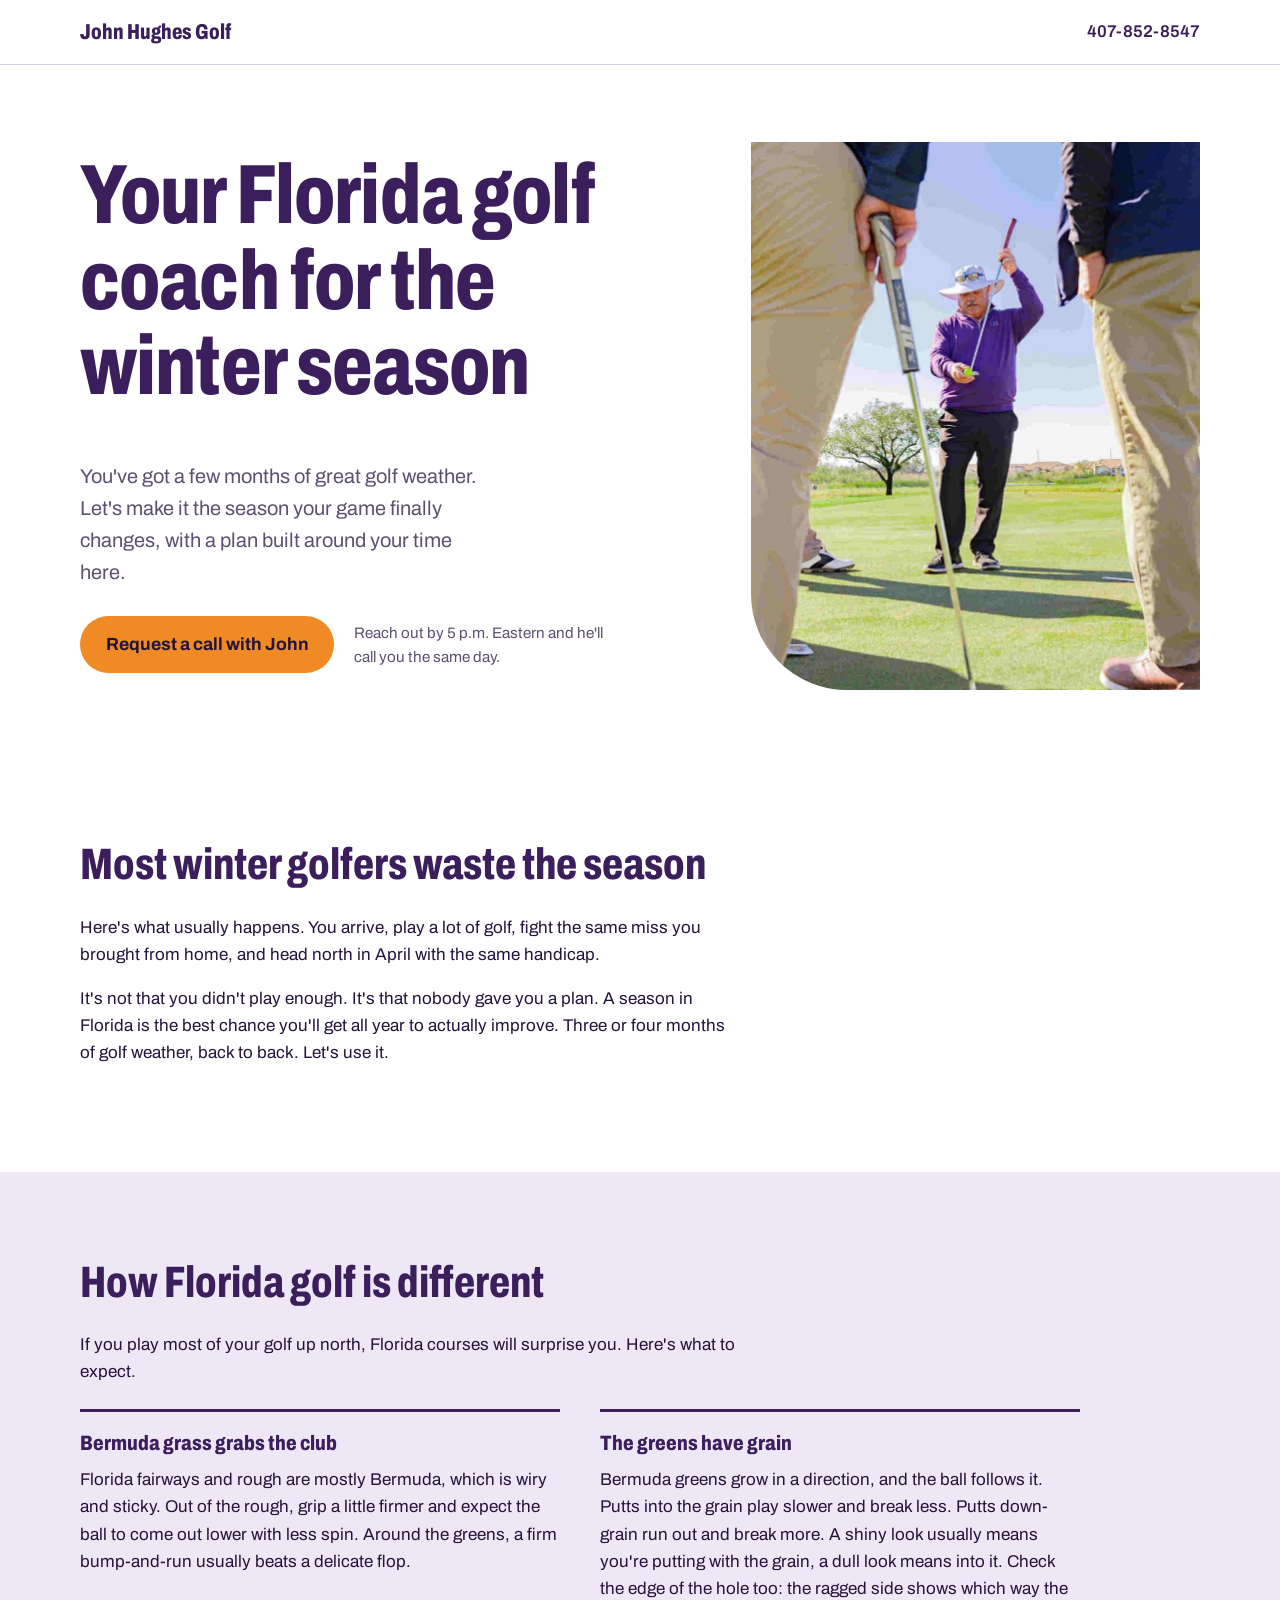
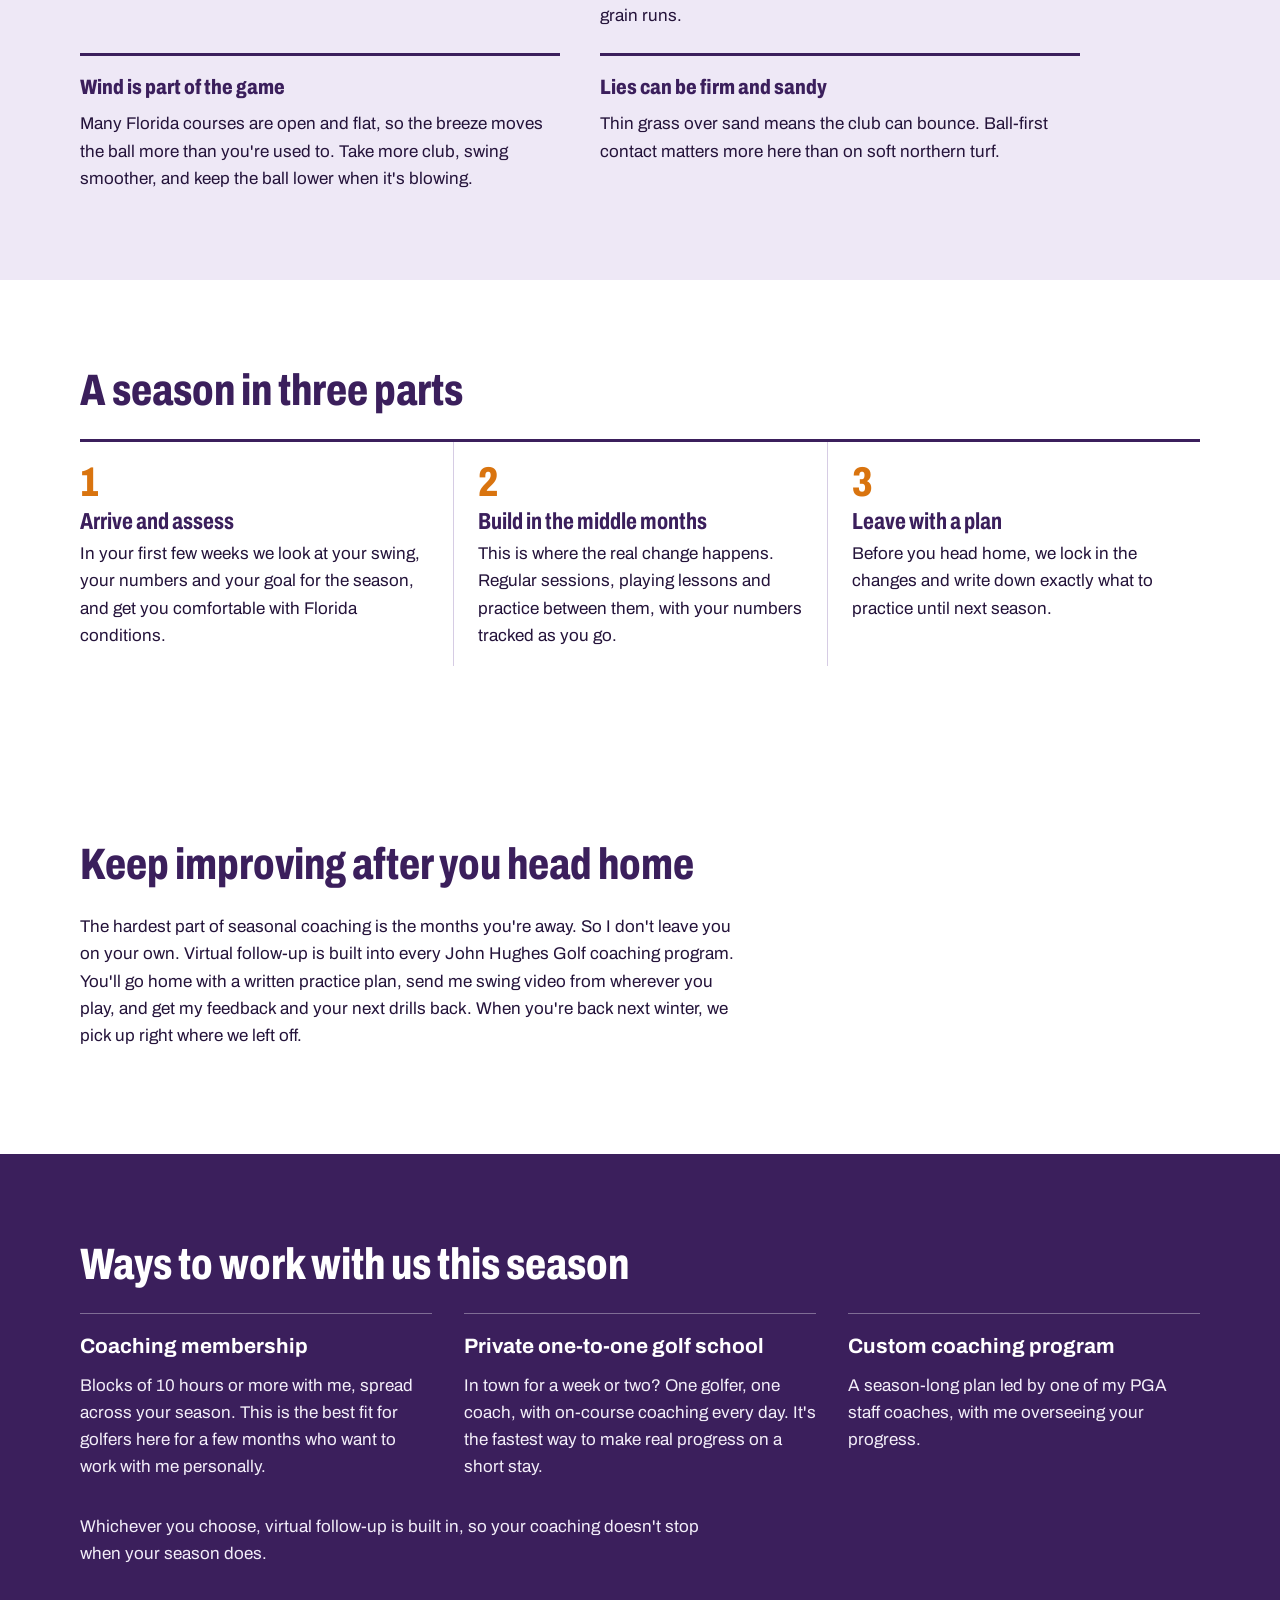
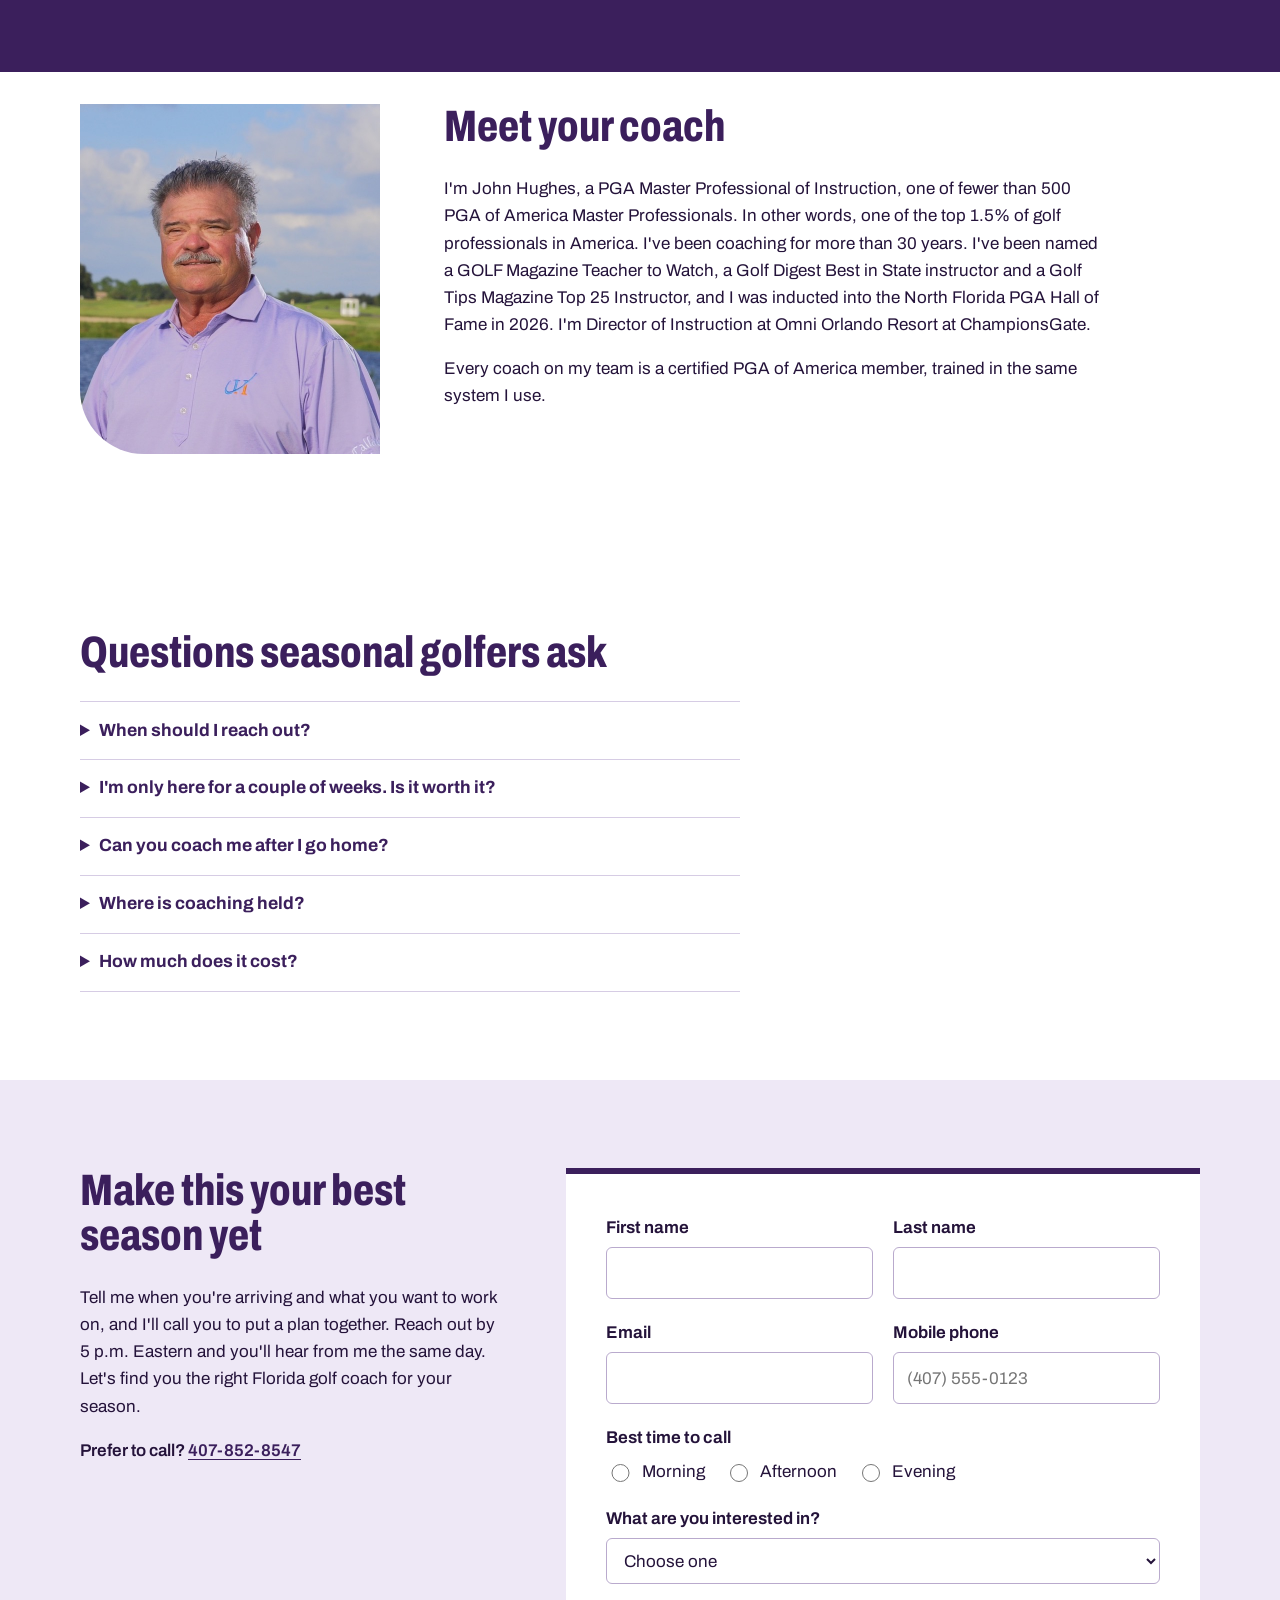
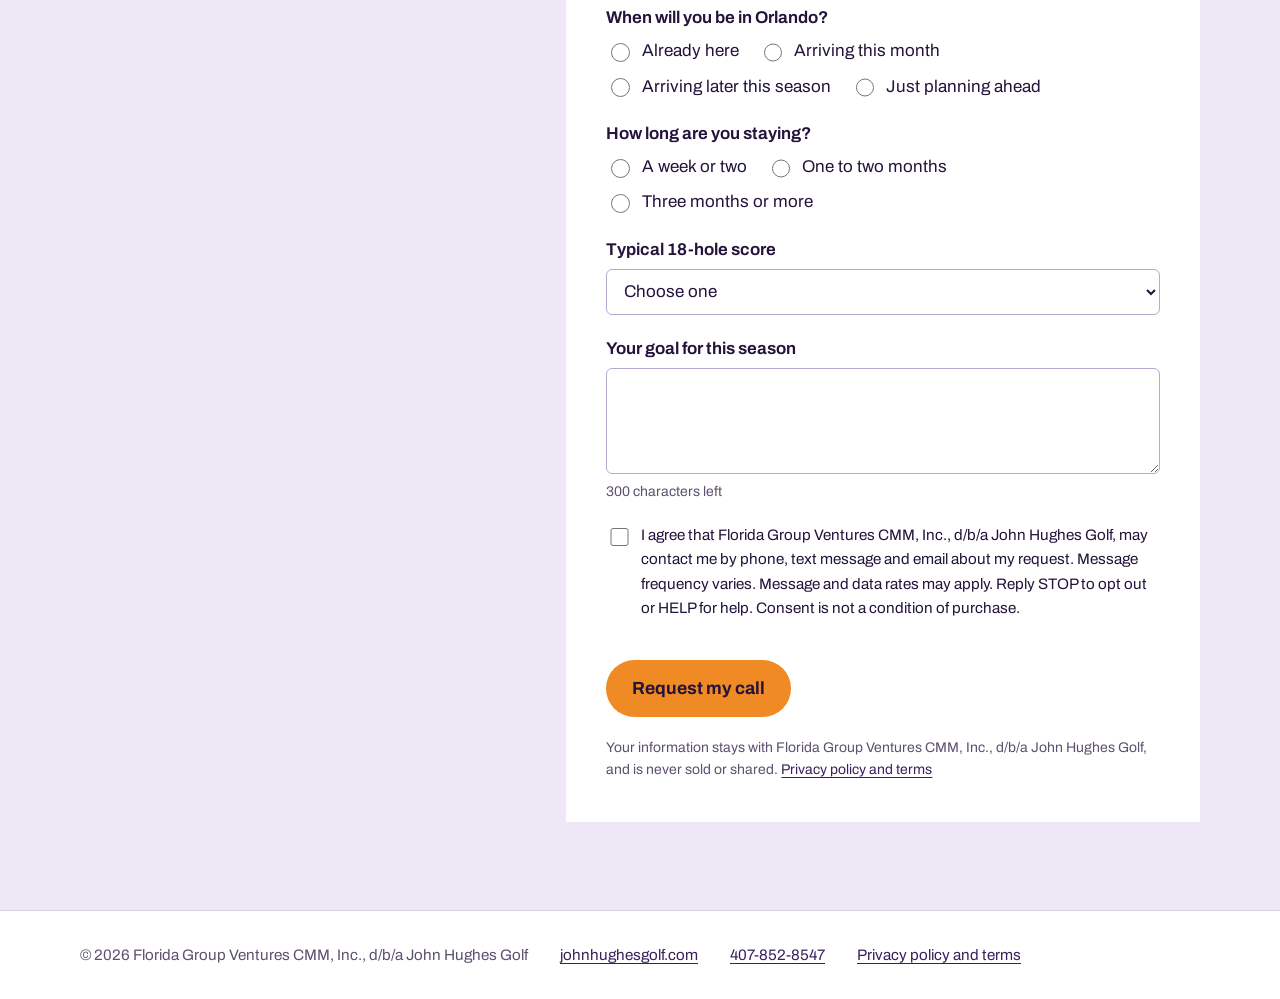
==== commit 77d2890e: "Update to v1.3: parent company name and privacy policy links Applies the client v1.3 update: privacy" ====
--- a/index.html
+++ b/index.html
@@ -5,7 +5,7 @@
 <script async src="https://www.googletagmanager.com/gtag/js?id=G-XB3BLBHWDH"></script>
 <script src="/analytics.js"></script>
 <meta charset="utf-8">
-<meta name="build-version" content="1.1">
+<meta name="build-version" content="1.3">
 <meta name="viewport" content="width=device-width, initial-scale=1, viewport-fit=cover">
 <title>Florida Golf Coach for Winter and Seasonal Golfers | John Hughes Golf</title>
 <meta name="description" content="In Florida for the winter? Make it your best golf season yet with a plan built around your months here, from PGA Master Professional John Hughes in Orlando.">
@@ -35,18 +35,63 @@
       "telephone": "+1-407-852-8547",
       "email": "john@johnhughesgolf.com",
       "image": "https://floridagolfcoach.com/images/hero.jpg",
-      "address": { "@type": "PostalAddress", "streetAddress": "8575 White Shark Blvd.", "addressLocality": "ChampionsGate", "addressRegion": "FL", "postalCode": "33896", "addressCountry": "US" },
-      "areaServed": { "@type": "State", "name": "Florida" },
-      "sameAs": ["https://www.johnhughesgolf.com/"],
-      "founder": { "@type": "Person", "name": "John Hughes", "jobTitle": "PGA Master Professional of Instruction" }
+      "address": {
+        "@type": "PostalAddress",
+        "streetAddress": "8575 White Shark Blvd.",
+        "addressLocality": "ChampionsGate",
+        "addressRegion": "FL",
+        "postalCode": "33896",
+        "addressCountry": "US"
+      },
+      "areaServed": {
+        "@type": "State",
+        "name": "Florida"
+      },
+      "sameAs": [
+        "https://www.johnhughesgolf.com/"
+      ],
+      "founder": {
+        "@type": "Person",
+        "name": "John Hughes",
+        "jobTitle": "PGA Master Professional of Instruction"
+      },
+      "legalName": "Florida Group Ventures CMM, Inc."
     },
     {
       "@type": "FAQPage",
       "mainEntity": [
-        { "@type": "Question", "name": "When should I reach out?", "acceptedAnswer": { "@type": "Answer", "text": "Before you arrive, if you can. Winter is the busiest time, and the best coaching times fill up first." } },
-        { "@type": "Question", "name": "I'm only here for a couple of weeks. Is it worth it?", "acceptedAnswer": { "@type": "Answer", "text": "Yes. A private one-to-one golf school is built for exactly that, with on-course coaching every day." } },
-        { "@type": "Question", "name": "Can you coach me after I go home?", "acceptedAnswer": { "@type": "Answer", "text": "Yes, through virtual coaching. Every John Hughes Golf coaching program includes virtual follow-up, so you can send swing video from home and get feedback and drills between seasons." } },
-        { "@type": "Question", "name": "Where is coaching held?", "acceptedAnswer": { "@type": "Answer", "text": "At Omni Orlando Resort at ChampionsGate, about 30 minutes from most Orlando-area attractions and from Orlando International Airport." } }
+        {
+          "@type": "Question",
+          "name": "When should I reach out?",
+          "acceptedAnswer": {
+            "@type": "Answer",
+            "text": "Before you arrive, if you can. Winter is the busiest time, and the best coaching times fill up first."
+          }
+        },
+        {
+          "@type": "Question",
+          "name": "I'm only here for a couple of weeks. Is it worth it?",
+          "acceptedAnswer": {
+            "@type": "Answer",
+            "text": "Yes. A private one-to-one golf school is built for exactly that, with on-course coaching every day."
+          }
+        },
+        {
+          "@type": "Question",
+          "name": "Can you coach me after I go home?",
+          "acceptedAnswer": {
+            "@type": "Answer",
+            "text": "Yes, through virtual coaching. Every John Hughes Golf coaching program includes virtual follow-up, so you can send swing video from home and get feedback and drills between seasons."
+          }
+        },
+        {
+          "@type": "Question",
+          "name": "Where is coaching held?",
+          "acceptedAnswer": {
+            "@type": "Answer",
+            "text": "At Omni Orlando Resort at ChampionsGate, about 30 minutes from most Orlando-area attractions and from Orlando International Airport."
+          }
+        }
       ]
     }
   ]
@@ -241,7 +286,7 @@
           </div>
 
           <div class="field consent">
-            <label><input type="checkbox" name="consent" value="yes" required> I agree that John Hughes Golf may contact me by phone, text and email about my request.</label>
+            <label><input type="checkbox" name="consent" value="yes" required> I agree that Florida Group Ventures CMM, Inc., d/b/a John Hughes Golf, may contact me by phone, text message and email about my request. Message frequency varies. Message and data rates may apply. Reply STOP to opt out or HELP for help. Consent is not a condition of purchase.</label>
           </div>
 
           <div class="hp" aria-hidden="true">
@@ -262,7 +307,7 @@
 
           <button class="button button-submit" type="submit">Request my call</button>
           <p class="form-status" role="alert" aria-live="assertive"></p>
-          <p class="hint">Your information stays with John Hughes Golf and is never sold or shared. <a href="/privacy.html">Privacy policy</a></p>
+          <p class="hint">Your information stays with Florida Group Ventures CMM, Inc., d/b/a John Hughes Golf, and is never sold or shared. <a href="https://www.johnhughesgolf.com/john-hughes-golf-privacy-policy-and-terms-of-service/">Privacy policy and terms</a></p>
         </form>
 
         <div class="thanks" id="thanks" hidden tabindex="-1">
@@ -278,10 +323,10 @@
 
 <footer class="footer">
   <div class="wrap footer-inner">
-    <p>&copy; 2026 John Hughes Golf</p>
+    <p>&copy; 2026 Florida Group Ventures CMM, Inc., d/b/a John Hughes Golf</p>
     <p><a href="https://www.johnhughesgolf.com/">johnhughesgolf.com</a></p>
     <p><a href="tel:+14078528547">407-852-8547</a></p>
-    <p><a href="/privacy.html">Privacy policy</a></p>
+    <p><a href="https://www.johnhughesgolf.com/john-hughes-golf-privacy-policy-and-terms-of-service/">Privacy policy and terms</a></p>
   </div>
 </footer>
 </body>
